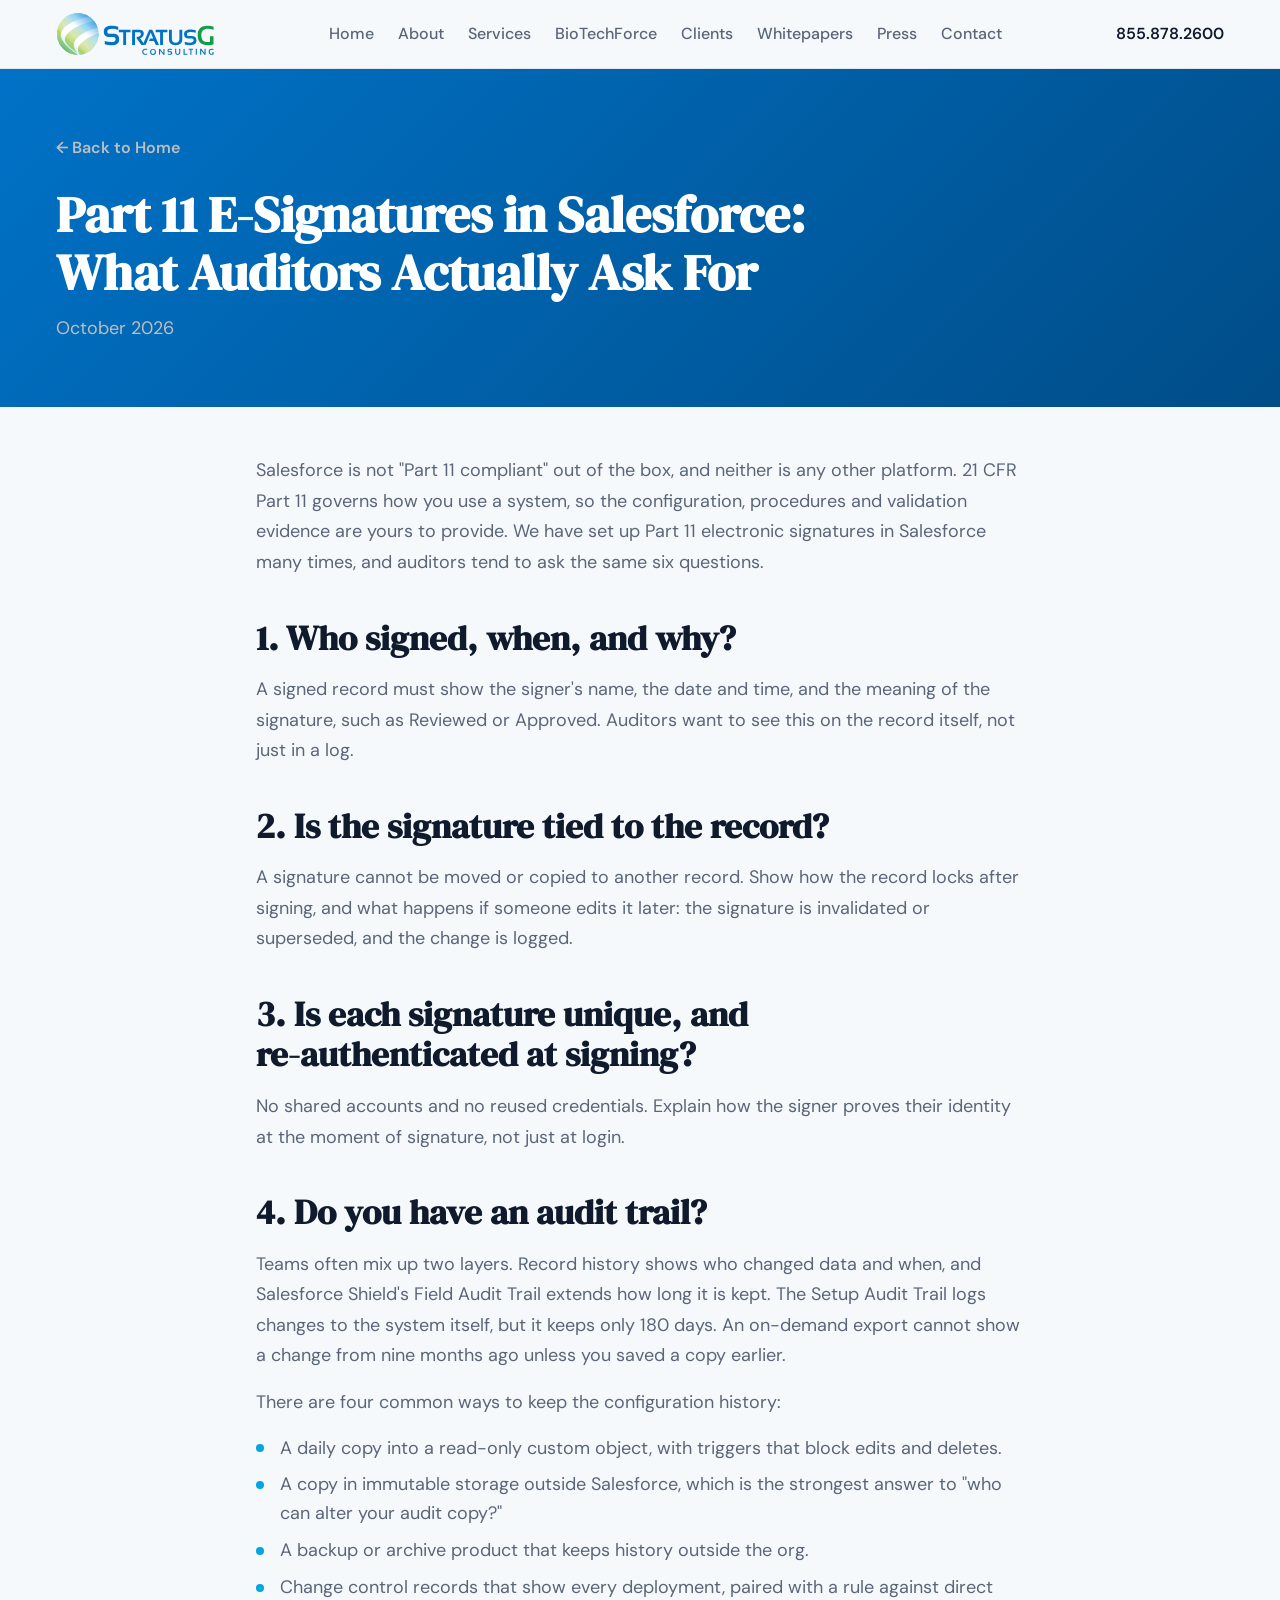
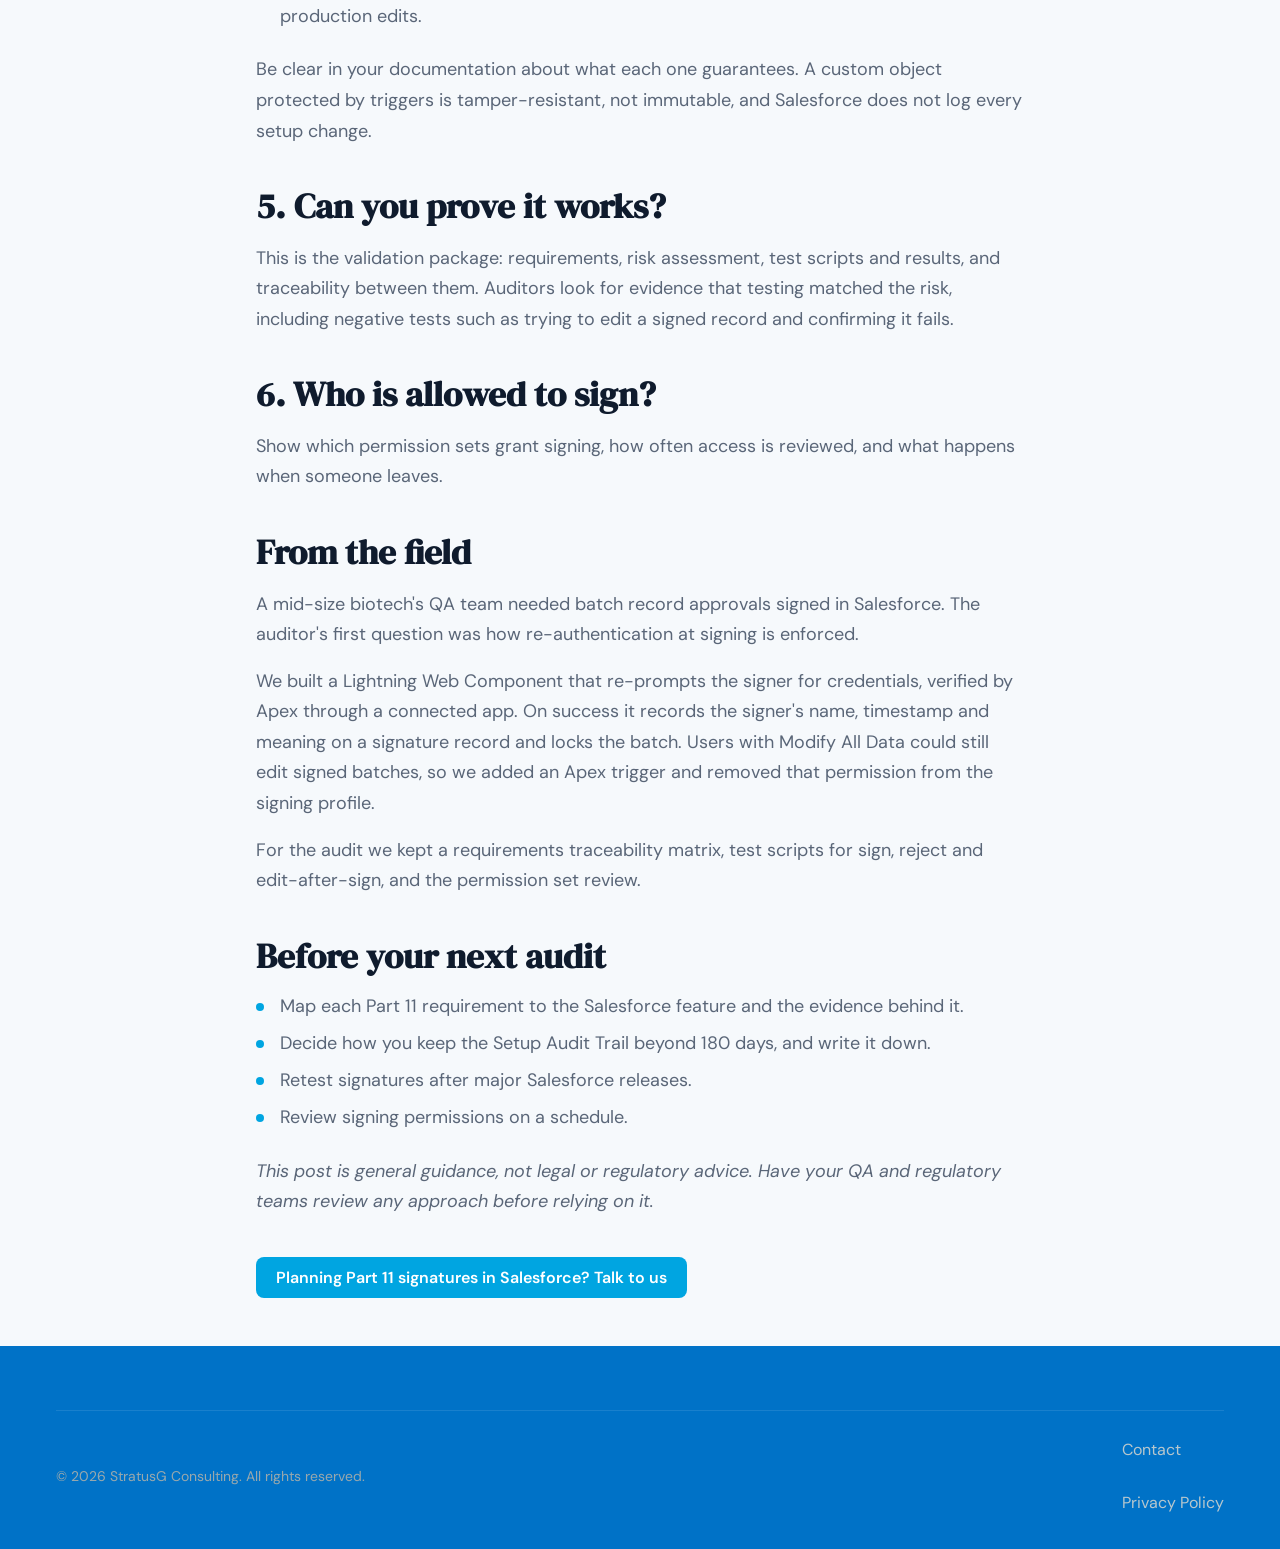
==== part-11-esignatures-salesforce.html @ 178ef3a8 "Add Part 11 e-signatures in Salesforce blog post" ====
<!DOCTYPE html>
<html lang="en">
<head>
<meta charset="UTF-8">
<meta name="viewport" content="width=device-width, initial-scale=1.0">
<title>Part 11 E-Signatures in Salesforce: What Auditors Actually Ask For | StratusG Consulting</title>
<meta name="description" content="The six questions auditors ask about 21 CFR Part 11 electronic signatures in Salesforce, including audit trail retention and re-authentication at signing.">
<meta name="robots" content="index, follow">
<link rel="canonical" href="https://stratusg.com/part-11-esignatures-salesforce.html">
<meta property="og:type" content="article">
<meta property="og:title" content="Part 11 E-Signatures in Salesforce: What Auditors Actually Ask For">
<meta property="og:description" content="The six questions auditors ask about 21 CFR Part 11 electronic signatures in Salesforce, and what a good answer looks like.">
<meta property="og:url" content="https://stratusg.com/part-11-esignatures-salesforce.html">
<script type="application/ld+json">
{
  "@context": "https://schema.org",
  "@type": "Article",
  "headline": "Part 11 E-Signatures in Salesforce: What Auditors Actually Ask For",
  "datePublished": "2026-10-23",
  "author": { "@type": "Organization", "name": "StratusG Consulting" },
  "publisher": { "@type": "Organization", "name": "StratusG Consulting" },
  "mainEntityOfPage": "https://stratusg.com/part-11-esignatures-salesforce.html"
}
</script>

<link rel="preconnect" href="https://fonts.googleapis.com">
<link rel="preconnect" href="https://fonts.gstatic.com" crossorigin>
<link href="https://fonts.googleapis.com/css2?family=DM+Sans:wght@300;400;500;600;700&family=DM+Serif+Display&display=swap" rel="stylesheet">

<link rel="stylesheet" href="./base.css">
<link rel="stylesheet" href="./style.css">
<!-- Apollo website tracker -->
<script>function initApollo(){var n=Math.random().toString(36).substring(7),o=document.createElement("script");
o.src="https://assets.apollo.io/micro/website-tracker/tracker.iife.js?nocache="+n,o.async=!0,o.defer=!0,
o.onload=function(){window.trackingFunctions.onLoad({appId:"66bcf4831e5bf001b2159219"})},
document.head.appendChild(o)}initApollo();</script>
</head>
<body>

<!-- ==================== HEADER ==================== -->
<header class="header">
  <div class="header__inner">
    <a href="./index.html" class="header__logo">
      <img src="./assets/stratusG-2.svg" alt="StratusG Consulting" class="header__logo-full">
    </a>
    <nav class="header__nav">
      <a href="./index.html#home">Home</a>
      <a href="./index.html#about">About</a>
      <a href="./index.html#services">Services</a>
      <a href="./index.html#biotechforce">BioTechForce</a>
      <a href="./index.html#clients">Clients</a>
      <a href="./index.html#whitepapers">Whitepapers</a>
      <a href="./index.html#press">Press</a>
      <a href="./index.html#contact">Contact</a>
    </nav>
    <div class="header__actions">
      <a href="#" class="header__phone" data-phone></a>
    </div>
  </div>
</header>

<main>
  <div class="page active">
    <section class="service-detail__hero">
      <div class="container">
        <a href="./index.html#home" class="back-link">&larr; Back to Home</a>
        <h1>Part 11 E-Signatures in Salesforce: What Auditors Actually Ask For</h1>
        <p>October 2026</p>
      </div>
    </section>

    <section class="service-detail__body">
      <div class="container container--narrow">
        <p>Salesforce is not "Part 11 compliant" out of the box, and neither is any other platform. 21 CFR Part 11 governs how you use a system, so the configuration, procedures and validation evidence are yours to provide. We have set up Part 11 electronic signatures in Salesforce many times, and auditors tend to ask the same six questions.</p>
        <h2>1. Who signed, when, and why?</h2>
        <p>A signed record must show the signer's name, the date and time, and the meaning of the signature, such as Reviewed or Approved. Auditors want to see this on the record itself, not just in a log.</p>
        <h2>2. Is the signature tied to the record?</h2>
        <p>A signature cannot be moved or copied to another record. Show how the record locks after signing, and what happens if someone edits it later: the signature is invalidated or superseded, and the change is logged.</p>
        <h2>3. Is each signature unique, and re-authenticated at signing?</h2>
        <p>No shared accounts and no reused credentials. Explain how the signer proves their identity at the moment of signature, not just at login.</p>
        <h2>4. Do you have an audit trail?</h2>
        <p>Teams often mix up two layers. Record history shows who changed data and when, and Salesforce Shield's Field Audit Trail extends how long it is kept. The Setup Audit Trail logs changes to the system itself, but it keeps only 180 days. An on-demand export cannot show a change from nine months ago unless you saved a copy earlier.</p>
        <p>There are four common ways to keep the configuration history:</p>
        <ul>
          <li>A daily copy into a read-only custom object, with triggers that block edits and deletes.</li>
          <li>A copy in immutable storage outside Salesforce, which is the strongest answer to "who can alter your audit copy?"</li>
          <li>A backup or archive product that keeps history outside the org.</li>
          <li>Change control records that show every deployment, paired with a rule against direct production edits.</li>
        </ul>
        <p>Be clear in your documentation about what each one guarantees. A custom object protected by triggers is tamper-resistant, not immutable, and Salesforce does not log every setup change.</p>
        <h2>5. Can you prove it works?</h2>
        <p>This is the validation package: requirements, risk assessment, test scripts and results, and traceability between them. Auditors look for evidence that testing matched the risk, including negative tests such as trying to edit a signed record and confirming it fails.</p>
        <h2>6. Who is allowed to sign?</h2>
        <p>Show which permission sets grant signing, how often access is reviewed, and what happens when someone leaves.</p>
        <h2>From the field</h2>
        <p>A mid-size biotech's QA team needed batch record approvals signed in Salesforce. The auditor's first question was how re-authentication at signing is enforced.</p>
        <p>We built a Lightning Web Component that re-prompts the signer for credentials, verified by Apex through a connected app. On success it records the signer's name, timestamp and meaning on a signature record and locks the batch. Users with Modify All Data could still edit signed batches, so we added an Apex trigger and removed that permission from the signing profile.</p>
        <p>For the audit we kept a requirements traceability matrix, test scripts for sign, reject and edit-after-sign, and the permission set review.</p>
        <h2>Before your next audit</h2>
        <ul>
          <li>Map each Part 11 requirement to the Salesforce feature and the evidence behind it.</li>
          <li>Decide how you keep the Setup Audit Trail beyond 180 days, and write it down.</li>
          <li>Retest signatures after major Salesforce releases.</li>
          <li>Review signing permissions on a schedule.</li>
        </ul>
        <p><em>This post is general guidance, not legal or regulatory advice. Have your QA and regulatory teams review any approach before relying on it.</em></p>

        <a href="./index.html#contact" class="btn btn--primary" style="margin-top:var(--space-6)">Planning Part 11 signatures in Salesforce? Talk to us</a>
      </div>
    </section>
  </div>
</main>

<!-- ==================== FOOTER ==================== -->
<footer class="footer">
  <div class="container">
    <div class="footer__bottom">
      <span class="footer__copyright">&copy; 2026 StratusG Consulting. All rights reserved.</span>
      <ul class="footer__links" style="display:flex;gap:1.5rem;list-style:none;padding:0;margin:0;">
        <li><a href="./index.html#contact">Contact</a></li>
        <li><a href="./privacy-policy.html">Privacy Policy</a></li>
      </ul>
    </div>
  </div>
</footer>

<script>
(function() {
  var p = ['8','5','5','.','8','7','8','.','2','6','0','0'];
  var n = p.join('');
  var t = 'tel:' + n.replace(/\./g, '');
  document.querySelectorAll('[data-phone]').forEach(function(el) {
    el.href = t;
    el.textContent = n;
  });
})();
</script>
</body>
</html>
---- base.css ----
/* base.css */
*, *::before, *::after { box-sizing: border-box; margin: 0; padding: 0; }

html {
  -moz-text-size-adjust: none;
  -webkit-text-size-adjust: none;
  text-size-adjust: none;
  -webkit-font-smoothing: antialiased;
  -moz-osx-font-smoothing: grayscale;
  text-rendering: optimizeLegibility;
  scroll-behavior: smooth;
  hanging-punctuation: first last;
  scroll-padding-top: var(--space-16);
}

body {
  min-height: 100dvh;
  line-height: 1.6;
  font-family: var(--font-body, sans-serif);
  font-size: var(--text-base);
  color: var(--color-text);
  background-color: var(--color-bg);
}

img, picture, video, canvas, svg { display: block; max-width: 100%; height: auto; }
ul[role="list"], ol[role="list"] { list-style: none; }
input, button, textarea, select { font: inherit; color: inherit; }

h1, h2, h3, h4, h5, h6 { text-wrap: balance; line-height: 1.15; }
p, li, figcaption { text-wrap: pretty; max-width: 72ch; }

::selection {
  background: oklch(from var(--color-primary) l c h / 0.25);
  color: var(--color-text);
}

:focus-visible {
  outline: 2px solid var(--color-primary);
  outline-offset: 3px;
  border-radius: var(--radius-sm);
}

@media (prefers-reduced-motion: reduce) {
  *, *::before, *::after {
    animation-duration: 0.01ms !important;
    animation-iteration-count: 1 !important;
    transition-duration: 0.01ms !important;
    scroll-behavior: auto !important;
  }
}

button { cursor: pointer; background: none; border: none; }
table { border-collapse: collapse; width: 100%; }

a, button, [role="button"], [role="link"], input, textarea, select {
  transition: color var(--transition-interactive),
              background var(--transition-interactive),
              border-color var(--transition-interactive),
              box-shadow var(--transition-interactive);
}

.sr-only {
  position: absolute; width: 1px; height: 1px; padding: 0; margin: -1px;
  overflow: hidden; clip: rect(0, 0, 0, 0); white-space: nowrap; border-width: 0;
}
---- style.css ----
/* StratusG Design Tokens & Styles */

:root {
  /* Type Scale */
  --text-xs:   clamp(0.75rem,  0.7rem  + 0.25vw, 0.875rem);
  --text-sm:   clamp(0.875rem, 0.8rem  + 0.35vw, 1rem);
  --text-base: clamp(1rem,     0.95rem + 0.25vw, 1.125rem);
  --text-lg:   clamp(1.125rem, 1rem    + 0.75vw, 1.5rem);
  --text-xl:   clamp(1.5rem,   1.2rem  + 1.25vw, 2.25rem);
  --text-2xl:  clamp(2rem,     1.2rem  + 2.5vw,  3.5rem);
  --text-3xl:  clamp(2.5rem,   1rem    + 4vw,    5rem);

  /* Spacing */
  --space-1:  0.25rem;
  --space-2:  0.5rem;
  --space-3:  0.75rem;
  --space-4:  1rem;
  --space-5:  1.25rem;
  --space-6:  1.5rem;
  --space-8:  2rem;
  --space-10: 2.5rem;
  --space-12: 3rem;
  --space-16: 4rem;
  --space-20: 5rem;
  --space-24: 6rem;
  --space-32: 8rem;

  /* Fonts */
  --font-display: 'DM Serif Display', Georgia, serif;
  --font-body: 'DM Sans', 'Helvetica Neue', sans-serif;

  /* Radius */
  --radius-sm: 0.375rem;
  --radius-md: 0.5rem;
  --radius-lg: 0.75rem;
  --radius-xl: 1rem;
  --radius-full: 9999px;

  /* Transitions */
  --transition-interactive: 180ms cubic-bezier(0.16, 1, 0.3, 1);
  --ease-out: cubic-bezier(0.16, 1, 0.3, 1);

  /* Content widths */
  --content-narrow: 640px;
  --content-default: 960px;
  --content-wide: 1200px;
}

/* LIGHT MODE (default) */
:root, [data-theme="light"] {
  /* Navy Corporate Palette */
  --color-bg:             #f6f9fc;
  --color-surface:        #ffffff;
  --color-surface-2:      #eef3f9;
  --color-surface-offset: #e4ecf4;
  --color-divider:        #d5dbe3;
  --color-border:         #c8d0da;

  --color-text:           #0f1b2d;
  --color-text-muted:     #5a6678;
  --color-text-faint:     #9aa5b4;
  --color-text-inverse:   #f8f9fb;

  /* StratusG Blue (from logo globe) */
  --color-primary:        #0072C7;
  --color-primary-hover:  #005fa6;
  --color-primary-active: #004d88;

  /* StratusG Cyan (from logo globe highlights) */
  --color-accent:         #00A5E1;
  --color-accent-hover:   #008fc4;
  --color-accent-active:  #007aaa;

  /* StratusG Green (from logo swoosh) */
  --color-success:        #139C49;
  --color-success-hover:  #0f7d3a;

  --shadow-sm: 0 1px 2px oklch(0.2 0.01 240 / 0.06);
  --shadow-md: 0 4px 12px oklch(0.2 0.01 240 / 0.08);
  --shadow-lg: 0 12px 32px oklch(0.2 0.01 240 / 0.12);
}

/* DARK MODE */
[data-theme="dark"] {
  --color-bg:             #0c1420;
  --color-surface:        #111b2b;
  --color-surface-2:      #162236;
  --color-surface-offset: #1a2840;
  --color-divider:        #1e2f4a;
  --color-border:         #2a3d5a;

  --color-text:           #d4dce8;
  --color-text-muted:     #8494aa;
  --color-text-faint:     #5a6b82;
  --color-text-inverse:   #0f1b2d;

  --color-primary:        #3aabef;
  --color-primary-hover:  #5bbdf5;
  --color-primary-active: #2899dc;

  --color-accent:         #4dd0f5;
  --color-accent-hover:   #6edcf9;
  --color-accent-active:  #35c0e8;

  --color-success:        #3fc06a;
  --color-success-hover:  #2eaa56;

  --shadow-sm: 0 1px 2px oklch(0 0 0 / 0.2);
  --shadow-md: 0 4px 12px oklch(0 0 0 / 0.3);
  --shadow-lg: 0 12px 32px oklch(0 0 0 / 0.4);
}

@media (prefers-color-scheme: dark) {
  :root:not([data-theme]) {
    --color-bg:             #0c1420;
    --color-surface:        #111b2b;
    --color-surface-2:      #162236;
    --color-surface-offset: #1a2840;
    --color-divider:        #1e2f4a;
    --color-border:         #2a3d5a;
    --color-text:           #d4dce8;
    --color-text-muted:     #8494aa;
    --color-text-faint:     #5a6b82;
    --color-text-inverse:   #0f1b2d;
    --color-primary:        #3aabef;
    --color-primary-hover:  #5bbdf5;
    --color-primary-active: #2899dc;
    --color-accent:         #4dd0f5;
    --color-accent-hover:   #6edcf9;
    --color-accent-active:  #35c0e8;
    --color-success:        #3fc06a;
    --color-success-hover:  #2eaa56;
    --shadow-sm: 0 1px 2px oklch(0 0 0 / 0.2);
    --shadow-md: 0 4px 12px oklch(0 0 0 / 0.3);
    --shadow-lg: 0 12px 32px oklch(0 0 0 / 0.4);
  }
}

/* ====================== GLOBAL LAYOUT ====================== */
.container {
  max-width: var(--content-wide);
  margin-inline: auto;
  padding-inline: var(--space-4);
}

.container--narrow {
  max-width: var(--content-default);
}

/* ====================== HEADER ====================== */
.header {
  position: sticky;
  top: 0;
  z-index: 50;
  background: oklch(from var(--color-bg) l c h / 0.92);
  backdrop-filter: blur(16px);
  border-bottom: 1px solid oklch(from var(--color-text) l c h / 0.08);
  transition: transform 0.3s var(--ease-out), box-shadow 0.3s var(--ease-out);
}

.header__inner {
  display: flex;
  align-items: center;
  justify-content: space-between;
  padding: var(--space-3) var(--space-4);
  max-width: var(--content-wide);
  margin-inline: auto;
}

.header__logo {
  display: flex;
  align-items: center;
  gap: var(--space-3);
  text-decoration: none;
  color: var(--color-text);
}

.header__logo-full {
  height: 44px;
  width: auto;
  flex-shrink: 0;
}

.footer__logo-full {
  height: 36px;
  width: auto;
  flex-shrink: 0;
  filter: brightness(0) invert(1);
  opacity: 0.9;
}

.header__logo-text {
  font-family: var(--font-body);
  font-weight: 700;
  font-size: var(--text-lg);
  letter-spacing: -0.02em;
}

.header__logo-text span {
  color: var(--color-accent);
}

.header__tagline {
  font-size: var(--text-xs);
  color: var(--color-text-muted);
  letter-spacing: 0.08em;
  text-transform: uppercase;
  display: none;
}

@media (min-width: 768px) {
  .header__tagline { display: block; }
}

.header__nav {
  display: none;
  align-items: center;
  gap: var(--space-6);
}

@media (min-width: 1024px) {
  .header__nav { display: flex; }
}

.header__nav a {
  font-size: var(--text-sm);
  color: var(--color-text-muted);
  text-decoration: none;
  font-weight: 500;
  transition: color var(--transition-interactive);
}

.header__nav a:hover {
  color: var(--color-text);
}

.header__nav a.active {
  color: var(--color-accent);
}

.header__actions {
  display: flex;
  align-items: center;
  gap: var(--space-3);
}

.header__phone {
  display: none;
  font-size: var(--text-sm);
  font-weight: 600;
  color: var(--color-text);
  text-decoration: none;
}

@media (min-width: 768px) {
  .header__phone { display: block; }
}

.btn {
  display: inline-flex;
  align-items: center;
  justify-content: center;
  gap: var(--space-2);
  padding: var(--space-2) var(--space-5);
  font-size: var(--text-sm);
  font-weight: 600;
  border-radius: var(--radius-md);
  text-decoration: none;
  cursor: pointer;
  transition: background var(--transition-interactive),
              color var(--transition-interactive),
              box-shadow var(--transition-interactive),
              transform var(--transition-interactive);
}

.btn:hover { transform: translateY(-1px); }
.btn:active { transform: translateY(0); }

.btn--primary {
  background: var(--color-accent);
  color: #fff;
}

.btn--primary:hover {
  background: var(--color-accent-hover);
  box-shadow: var(--shadow-md);
}

.btn--secondary {
  background: var(--color-surface);
  color: var(--color-text);
  border: 1px solid var(--color-border);
}

.btn--secondary:hover {
  background: var(--color-surface-2);
  box-shadow: var(--shadow-sm);
}

.btn--lg {
  padding: var(--space-3) var(--space-8);
  font-size: var(--text-base);
}

.btn--dark {
  background: var(--color-primary);
  color: #fff;
}

.btn--dark:hover {
  background: var(--color-primary-hover);
  box-shadow: var(--shadow-md);
}

/* Mobile Menu Button */
.mobile-menu-btn {
  display: flex;
  align-items: center;
  justify-content: center;
  width: 44px;
  height: 44px;
  color: var(--color-text);
}

@media (min-width: 1024px) {
  .mobile-menu-btn { display: none; }
}

/* Mobile Nav */
.mobile-nav {
  display: none;
  position: fixed;
  top: 0;
  left: 0;
  right: 0;
  bottom: 0;
  z-index: 100;
  background: var(--color-bg);
  padding: var(--space-16) var(--space-6);
  flex-direction: column;
  gap: var(--space-4);
}

.mobile-nav.open { display: flex; }

.mobile-nav a {
  font-size: var(--text-xl);
  font-family: var(--font-display);
  color: var(--color-text);
  text-decoration: none;
  padding: var(--space-3) 0;
  border-bottom: 1px solid var(--color-divider);
}

.mobile-nav__close {
  position: absolute;
  top: var(--space-4);
  right: var(--space-4);
  width: 44px;
  height: 44px;
  display: flex;
  align-items: center;
  justify-content: center;
  color: var(--color-text);
}

/* Theme Toggle */
.theme-toggle {
  width: 44px;
  height: 44px;
  display: flex;
  align-items: center;
  justify-content: center;
  color: var(--color-text-muted);
  border-radius: var(--radius-md);
}

.theme-toggle:hover {
  color: var(--color-text);
  background: var(--color-surface-2);
}

/* ====================== HERO ====================== */
.hero {
  position: relative;
  min-height: 80vh;
  display: flex;
  align-items: center;
  overflow: hidden;
}

.hero__bg {
  position: absolute;
  inset: 0;
  z-index: 0;
}

.hero__bg img {
  width: 100%;
  height: 100%;
  object-fit: cover;
}

.hero__bg::after {
  content: '';
  position: absolute;
  inset: 0;
  background: linear-gradient(
    135deg,
    oklch(0.18 0.08 240 / 0.90) 0%,
    oklch(0.22 0.08 240 / 0.72) 50%,
    oklch(0.16 0.06 240 / 0.85) 100%
  );
}

.hero__content {
  position: relative;
  z-index: 1;
  max-width: var(--content-wide);
  margin-inline: auto;
  padding: var(--space-20) var(--space-4);
}

.hero__label {
  display: inline-block;
  font-size: var(--text-xs);
  font-weight: 600;
  letter-spacing: 0.12em;
  text-transform: uppercase;
  color: var(--color-accent);
  margin-bottom: var(--space-4);
  opacity: 0.9;
}

[data-theme="dark"] .hero__label {
  color: var(--color-accent);
}

.hero__title {
  font-family: var(--font-display);
  font-size: var(--text-3xl);
  font-weight: 400;
  color: #fff;
  max-width: 16ch;
  margin-bottom: var(--space-6);
  line-height: 1.1;
}

.hero__desc {
  font-size: var(--text-base);
  color: oklch(0.85 0 0);
  max-width: 52ch;
  line-height: 1.7;
  margin-bottom: var(--space-8);
}

.hero__actions {
  display: flex;
  flex-wrap: wrap;
  gap: var(--space-4);
}

.hero__stats {
  display: flex;
  flex-wrap: wrap;
  gap: var(--space-10);
  margin-top: var(--space-12);
  padding-top: var(--space-8);
  border-top: 1px solid oklch(1 0 0 / 0.12);
}

.hero__stat-number {
  font-family: var(--font-display);
  font-size: var(--text-xl);
  color: #fff;
}

.hero__stat-label {
  font-size: var(--text-xs);
  color: oklch(0.7 0 0);
  text-transform: uppercase;
  letter-spacing: 0.08em;
  margin-top: var(--space-1);
}

/* ====================== SECTIONS ====================== */
.section {
  padding: clamp(var(--space-12), 8vw, var(--space-24)) 0;
}

.section--alt {
  background: var(--color-surface-2);
}

.section--dark {
  background: var(--color-primary);
  color: #fff;
}

.section__label {
  font-size: var(--text-xs);
  font-weight: 600;
  letter-spacing: 0.12em;
  text-transform: uppercase;
  color: var(--color-accent);
  margin-bottom: var(--space-3);
}

.section__title {
  font-family: var(--font-display);
  font-size: var(--text-2xl);
  color: var(--color-text);
  margin-bottom: var(--space-4);
}

.section--dark .section__title {
  color: #fff;
}

.section__desc {
  font-size: var(--text-base);
  color: var(--color-text-muted);
  max-width: 60ch;
  line-height: 1.7;
}

.section--dark .section__desc {
  color: oklch(0.8 0 0);
}

/* ====================== SERVICES GRID ====================== */
.services-grid {
  display: grid;
  grid-template-columns: 1fr;
  gap: var(--space-6);
  margin-top: var(--space-10);
}

@media (min-width: 768px) {
  .services-grid {
    grid-template-columns: repeat(2, 1fr);
  }
}

@media (min-width: 1024px) {
  .services-grid {
    grid-template-columns: repeat(3, 1fr);
  }
}

.service-card {
  background: var(--color-surface);
  border-radius: var(--radius-lg);
  padding: var(--space-8);
  border: 1px solid oklch(from var(--color-text) l c h / 0.06);
  transition: box-shadow var(--transition-interactive),
              transform var(--transition-interactive),
              border-color var(--transition-interactive);
  cursor: pointer;
  text-decoration: none;
  color: var(--color-text);
  display: block;
}

.service-card:hover {
  box-shadow: var(--shadow-md);
  transform: translateY(-2px);
  border-color: oklch(from var(--color-accent) l c h / 0.3);
}

.service-card:active {
  transform: translateY(0);
}

.service-card__icon {
  width: 48px;
  height: 48px;
  color: var(--color-accent);
  margin-bottom: var(--space-5);
}

.service-card__title {
  font-family: var(--font-display);
  font-size: var(--text-lg);
  margin-bottom: var(--space-3);
}

.service-card__desc {
  font-size: var(--text-sm);
  color: var(--color-text-muted);
  line-height: 1.6;
}

.service-card__link {
  display: inline-flex;
  align-items: center;
  gap: var(--space-2);
  font-size: var(--text-sm);
  font-weight: 600;
  color: var(--color-accent);
  margin-top: var(--space-4);
}

/* ====================== ABOUT ROW ====================== */
.about-row {
  display: grid;
  grid-template-columns: 1fr;
  gap: var(--space-10);
  align-items: center;
}

@media (min-width: 768px) {
  .about-row {
    grid-template-columns: 1fr 1fr;
  }
}

.about-row__img {
  border-radius: var(--radius-lg);
  overflow: hidden;
}

.about-row__img img {
  width: 100%;
  height: 100%;
  object-fit: cover;
  aspect-ratio: 4/3;
}

.about-row__content h2 {
  font-family: var(--font-display);
  font-size: var(--text-2xl);
  margin-bottom: var(--space-4);
}

.about-row__content p {
  color: var(--color-text-muted);
  line-height: 1.7;
  margin-bottom: var(--space-4);
}

.about-values {
  display: grid;
  grid-template-columns: repeat(3, 1fr);
  gap: var(--space-4);
  margin-top: var(--space-6);
}

.about-value {
  text-align: center;
  padding: var(--space-4) var(--space-2);
}

.about-value__number {
  font-family: var(--font-display);
  font-size: var(--text-xl);
  color: var(--color-accent);
}

.about-value__text {
  font-size: var(--text-xs);
  color: var(--color-text-muted);
  text-transform: uppercase;
  letter-spacing: 0.06em;
  margin-top: var(--space-1);
}

/* ====================== INDUSTRIES ====================== */
.industries-grid {
  display: grid;
  grid-template-columns: repeat(2, 1fr);
  gap: var(--space-4);
  margin-top: var(--space-8);
}

@media (min-width: 768px) {
  .industries-grid { grid-template-columns: repeat(4, 1fr); }
}

.industry-item {
  display: flex;
  align-items: center;
  gap: var(--space-3);
  padding: var(--space-4);
  background: var(--color-surface);
  border-radius: var(--radius-md);
  border: 1px solid oklch(from var(--color-text) l c h / 0.06);
}

.industry-item__icon {
  width: 36px;
  height: 36px;
  color: var(--color-accent);
  flex-shrink: 0;
}

.industry-item__text {
  font-size: var(--text-sm);
  font-weight: 500;
}

/* ====================== TESTIMONIAL ====================== */
.testimonial {
  position: relative;
  padding: var(--space-16) var(--space-4);
  text-align: center;
  background: var(--color-primary);
}

.testimonial__quote {
  font-family: var(--font-display);
  font-size: var(--text-xl);
  color: #fff;
  max-width: 50ch;
  margin: 0 auto var(--space-6);
  line-height: 1.4;
}

.testimonial__author {
  font-size: var(--text-sm);
  color: oklch(0.7 0 0);
}

/* ====================== CLIENTS ====================== */
.clients-section { padding: clamp(var(--space-12), 8vw, var(--space-24)) 0; }

.clients-category {
  margin-bottom: var(--space-10);
}

.clients-category__title {
  font-family: var(--font-display);
  font-size: var(--text-lg);
  margin-bottom: var(--space-4);
  padding-bottom: var(--space-3);
  border-bottom: 2px solid var(--color-accent);
  display: inline-block;
}

.clients-list {
  display: flex;
  flex-wrap: wrap;
  gap: var(--space-2);
}

.client-tag {
  font-size: var(--text-xs);
  padding: var(--space-1) var(--space-3);
  background: var(--color-surface-2);
  border-radius: var(--radius-full);
  color: var(--color-text-muted);
  white-space: nowrap;
}

/* ====================== CTA BANNER ====================== */
.cta-banner {
  background: linear-gradient(135deg, var(--color-primary) 0%, #004d88 100%);
  padding: var(--space-16) var(--space-4);
  text-align: center;
}

.cta-banner h2 {
  font-family: var(--font-display);
  font-size: var(--text-2xl);
  color: #fff;
  margin-bottom: var(--space-4);
}

.cta-banner p {
  font-size: var(--text-base);
  color: oklch(0.8 0 0);
  max-width: 50ch;
  margin: 0 auto var(--space-8);
}

/* ====================== CONTACT ====================== */
.contact-grid {
  display: grid;
  grid-template-columns: 1fr;
  gap: var(--space-10);
}

@media (min-width: 768px) {
  .contact-grid { grid-template-columns: 1fr 1fr; }
}

.contact-info { display: flex; flex-direction: column; gap: var(--space-6); }

.contact-info__item {
  display: flex;
  gap: var(--space-4);
}

.contact-info__icon {
  width: 24px;
  height: 24px;
  color: var(--color-accent);
  flex-shrink: 0;
  margin-top: var(--space-1);
}

.contact-info__label {
  font-size: var(--text-xs);
  color: var(--color-text-muted);
  text-transform: uppercase;
  letter-spacing: 0.06em;
  margin-bottom: var(--space-1);
}

.contact-info__value {
  font-size: var(--text-base);
  color: var(--color-text);
}

.contact-info__value a {
  color: var(--color-text);
  text-decoration: none;
}

.contact-info__value a:hover {
  color: var(--color-accent);
}

.contact-form {
  background: var(--color-surface);
  border-radius: var(--radius-lg);
  padding: var(--space-8);
  border: 1px solid oklch(from var(--color-text) l c h / 0.06);
}

.contact-form h3 {
  font-family: var(--font-display);
  font-size: var(--text-lg);
  margin-bottom: var(--space-6);
}

.form-group {
  margin-bottom: var(--space-4);
}

.form-group label {
  display: block;
  font-size: var(--text-sm);
  font-weight: 500;
  margin-bottom: var(--space-2);
  color: var(--color-text);
}

.form-group input,
.form-group textarea {
  width: 100%;
  padding: var(--space-3) var(--space-4);
  background: var(--color-bg);
  border: 1px solid var(--color-border);
  border-radius: var(--radius-md);
  font-size: var(--text-base);
  transition: border-color var(--transition-interactive),
              box-shadow var(--transition-interactive);
}

.form-group input:focus,
.form-group textarea:focus {
  outline: none;
  border-color: var(--color-accent);
  box-shadow: 0 0 0 3px oklch(from var(--color-accent) l c h / 0.12);
}

.form-row {
  display: grid;
  grid-template-columns: 1fr 1fr;
  gap: var(--space-4);
}

@media (max-width: 480px) {
  .form-row { grid-template-columns: 1fr; }
}

/* ====================== SERVICE DETAIL ====================== */
.service-detail {
  display: none;
}

.service-detail.active {
  display: block;
}

.service-detail__hero {
  position: relative;
  padding: var(--space-16) 0;
  overflow: hidden;
}

.service-detail__hero::before {
  content: '';
  position: absolute;
  inset: 0;
  background: linear-gradient(135deg, var(--color-primary) 0%, #004d88 100%);
  z-index: 0;
}

.service-detail__hero .container {
  position: relative;
  z-index: 1;
}

.service-detail__hero h1 {
  font-family: var(--font-display);
  font-size: var(--text-2xl);
  color: #fff;
  margin-bottom: var(--space-3);
}

.service-detail__hero p {
  font-size: var(--text-base);
  color: oklch(0.8 0 0);
  max-width: 60ch;
}

.service-detail__body {
  padding: var(--space-12) 0;
}

.service-detail__body .container--narrow {
  max-width: 800px;
}

.service-detail__body h2 {
  font-family: var(--font-display);
  font-size: var(--text-xl);
  margin-top: var(--space-10);
  margin-bottom: var(--space-4);
}

.service-detail__body h3 {
  font-size: var(--text-lg);
  font-weight: 600;
  margin-top: var(--space-8);
  margin-bottom: var(--space-3);
  color: var(--color-accent);
}

.service-detail__body p {
  color: var(--color-text-muted);
  line-height: 1.7;
  margin-bottom: var(--space-4);
}

.service-detail__body ul {
  list-style: none;
  padding: 0;
  margin-bottom: var(--space-6);
}

.service-detail__body li {
  position: relative;
  padding-left: var(--space-6);
  margin-bottom: var(--space-2);
  color: var(--color-text-muted);
  line-height: 1.6;
}

.service-detail__body li::before {
  content: '';
  position: absolute;
  left: 0;
  top: 0.6em;
  width: 8px;
  height: 8px;
  background: var(--color-accent);
  border-radius: var(--radius-full);
}

.back-link {
  display: inline-flex;
  align-items: center;
  gap: var(--space-2);
  font-size: var(--text-sm);
  font-weight: 600;
  color: oklch(0.8 0 0);
  text-decoration: none;
  margin-bottom: var(--space-6);
  transition: color var(--transition-interactive);
}

.back-link:hover { color: #fff; }

/* ====================== FOOTER ====================== */
.footer {
  background: var(--color-primary);
  color: oklch(0.9 0 0);
  padding: var(--space-16) 0 var(--space-8);
}

.footer__grid {
  display: grid;
  grid-template-columns: 1fr;
  gap: var(--space-10);
  margin-bottom: var(--space-12);
}

@media (min-width: 768px) {
  .footer__grid { grid-template-columns: 2fr 1fr 1fr 1fr; }
}

.footer__brand-desc {
  font-size: var(--text-sm);
  color: oklch(0.82 0.02 220);
  margin-top: var(--space-4);
  max-width: 30ch;
  line-height: 1.6;
}

.footer h4 {
  font-size: var(--text-sm);
  font-weight: 600;
  color: #fff;
  text-transform: uppercase;
  letter-spacing: 0.08em;
  margin-bottom: var(--space-4);
}

.footer__links {
  list-style: none;
  display: flex;
  flex-direction: column;
  gap: var(--space-2);
}

.footer__links a {
  font-size: var(--text-sm);
  color: oklch(0.82 0.02 220);
  text-decoration: none;
  transition: color var(--transition-interactive);
}

.footer__links a:hover { color: #fff; }

.footer__bottom {
  padding-top: var(--space-6);
  border-top: 1px solid oklch(1 0 0 / 0.1);
  display: flex;
  flex-wrap: wrap;
  justify-content: space-between;
  align-items: center;
  gap: var(--space-4);
}

.footer__copyright {
  font-size: var(--text-xs);
  color: oklch(0.72 0.02 220);
}



.footer__social {
  display: flex;
  gap: var(--space-4);
}

.footer__social a {
  width: 40px;
  height: 40px;
  display: flex;
  align-items: center;
  justify-content: center;
  color: oklch(0.82 0.02 220);
  border: 1px solid oklch(1 0 0 / 0.15);
  border-radius: var(--radius-md);
  text-decoration: none;
  transition: color var(--transition-interactive), background var(--transition-interactive);
}

.footer__social a:hover {
  color: #fff;
  background: oklch(1 0 0 / 0.1);
}

/* ====================== WHITEPAPERS ====================== */
.whitepapers-grid {
  display: grid;
  grid-template-columns: 1fr;
  gap: var(--space-8);
}

@media (min-width: 768px) {
  .whitepapers-grid { grid-template-columns: repeat(3, 1fr); }
}

.whitepaper-card {
  background: var(--color-surface);
  border: 1px solid var(--color-border);
  border-radius: var(--radius-lg);
  padding: var(--space-8);
  display: flex;
  flex-direction: column;
  transition: box-shadow var(--transition-interactive), border-color var(--transition-interactive);
}

.whitepaper-card:hover {
  box-shadow: var(--shadow-md);
  border-color: var(--color-accent);
}

.whitepaper-card__icon {
  color: var(--color-accent);
  margin-bottom: var(--space-6);
}

.whitepaper-card__title {
  font-family: var(--font-display);
  font-size: var(--text-lg);
  color: var(--color-text);
  margin-bottom: var(--space-3);
}

.whitepaper-card__desc {
  font-size: var(--text-sm);
  color: var(--color-text-muted);
  line-height: 1.6;
  margin-bottom: var(--space-6);
  flex: 1;
}

.whitepaper-card__btn {
  align-self: flex-start;
}

/* Press Cards */
.press-grid {
  display: grid;
  grid-template-columns: 1fr;
  gap: var(--space-8);
}

@media (min-width: 768px) {
  .press-grid { grid-template-columns: repeat(2, 1fr); }
}

.press-card {
  background: var(--color-surface);
  border: 1px solid var(--color-border);
  border-radius: var(--radius-lg);
  padding: var(--space-8);
  display: flex;
  flex-direction: column;
  transition: box-shadow var(--transition-interactive), border-color var(--transition-interactive);
}

.press-card:hover {
  box-shadow: var(--shadow-md);
  border-color: var(--color-primary);
}

.press-card__badge {
  color: var(--color-primary);
  margin-bottom: var(--space-4);
}

.press-card__pub {
  font-size: var(--text-xs);
  font-weight: 600;
  text-transform: uppercase;
  letter-spacing: 0.08em;
  color: var(--color-primary);
  margin-bottom: var(--space-3);
  display: block;
}

.press-card__title {
  font-family: var(--font-display);
  font-size: var(--text-lg);
  color: var(--color-text);
  margin-bottom: var(--space-3);
}

.press-card__desc {
  font-size: var(--text-sm);
  color: var(--color-text-muted);
  line-height: 1.6;
  margin-bottom: var(--space-6);
  flex: 1;
}

.press-card__btn {
  align-self: flex-start;
  display: inline-flex;
  align-items: center;
}

/* Whitepaper Modal */
.wp-modal-overlay {
  position: fixed;
  inset: 0;
  background: oklch(0.1 0 0 / 0.6);
  backdrop-filter: blur(4px);
  display: flex;
  align-items: center;
  justify-content: center;
  z-index: 1000;
  opacity: 0;
  pointer-events: none;
  transition: opacity 250ms ease;
  padding: var(--space-4);
}

.wp-modal-overlay.open {
  opacity: 1;
  pointer-events: auto;
}

.wp-modal {
  background: var(--color-surface);
  border-radius: var(--radius-xl);
  padding: var(--space-10);
  width: 100%;
  max-width: 520px;
  position: relative;
  box-shadow: var(--shadow-lg);
  transform: translateY(12px);
  transition: transform 250ms ease;
}

.wp-modal-overlay.open .wp-modal {
  transform: translateY(0);
}

.wp-modal__close {
  position: absolute;
  top: var(--space-4);
  right: var(--space-4);
  background: none;
  border: none;
  color: var(--color-text-muted);
  cursor: pointer;
  padding: var(--space-2);
  border-radius: var(--radius-sm);
  transition: color var(--transition-interactive);
}

.wp-modal__close:hover {
  color: var(--color-text);
}

.wp-modal__title {
  font-family: var(--font-display);
  font-size: var(--text-lg);
  color: var(--color-text);
  margin-bottom: var(--space-2);
  padding-right: var(--space-8);
}

.wp-modal__desc {
  font-size: var(--text-sm);
  color: var(--color-text-muted);
  margin-bottom: var(--space-6);
}

.wp-form-grid {
  display: grid;
  grid-template-columns: 1fr 1fr;
  gap: var(--space-4);
}

@media (max-width: 480px) {
  .wp-form-grid { grid-template-columns: 1fr; }
}

.wp-form-field label {
  display: block;
  font-size: var(--text-sm);
  font-weight: 500;
  color: var(--color-text);
  margin-bottom: var(--space-1);
}

.wp-form-field label .required {
  color: #e74c3c;
}

.wp-form-field input {
  width: 100%;
  padding: var(--space-2) var(--space-3);
  border: 1px solid var(--color-border);
  border-radius: var(--radius-sm);
  background: var(--color-bg);
  color: var(--color-text);
  font-size: var(--text-sm);
  font-family: var(--font-body);
  transition: border-color var(--transition-interactive);
}

.wp-form-field input:focus {
  outline: none;
  border-color: var(--color-accent);
  box-shadow: 0 0 0 3px oklch(from var(--color-accent) l c h / 0.15);
}

/* ====================== PAGE SECTIONS (hidden by default) ====================== */
.page { display: none; }
.page.active { display: block; }

/* ====================== SCROLL REVEAL ====================== */
.fade-in { opacity: 1; }

@supports (animation-timeline: scroll()) {
  .fade-in {
    opacity: 0;
    animation: reveal-fade linear both;
    animation-timeline: view();
    animation-range: entry 0% entry 100%;
  }
}

@keyframes reveal-fade { to { opacity: 1; } }

/* ====================== GxP LIST ====================== */
.gxp-grid {
  display: grid;
  grid-template-columns: repeat(2, 1fr);
  gap: var(--space-4);
  margin-top: var(--space-6);
}

@media (min-width: 768px) {
  .gxp-grid { grid-template-columns: repeat(4, 1fr); }
}

.gxp-item {
  background: var(--color-surface);
  border-radius: var(--radius-md);
  padding: var(--space-5);
  border: 1px solid oklch(from var(--color-text) l c h / 0.06);
  text-align: center;
}

.gxp-item__abbr {
  font-family: var(--font-display);
  font-size: var(--text-lg);
  color: var(--color-accent);
  margin-bottom: var(--space-2);
}

.gxp-item__name {
  font-size: var(--text-xs);
  color: var(--color-text-muted);
}

/* Biotechforce features */
.btf-features {
  display: grid;
  grid-template-columns: 1fr;
  gap: var(--space-6);
  margin-top: var(--space-8);
}

@media (min-width: 768px) {
  .btf-features { grid-template-columns: repeat(2, 1fr); }
}

.btf-feature {
  background: var(--color-surface);
  border-radius: var(--radius-lg);
  padding: var(--space-6);
  border: 1px solid oklch(from var(--color-text) l c h / 0.06);
}

.btf-feature h3 {
  font-family: var(--font-display);
  font-size: var(--text-lg);
  margin-bottom: var(--space-3);
  color: var(--color-text);
}

.btf-feature p {
  font-size: var(--text-sm);
  color: var(--color-text-muted);
  line-height: 1.6;
}
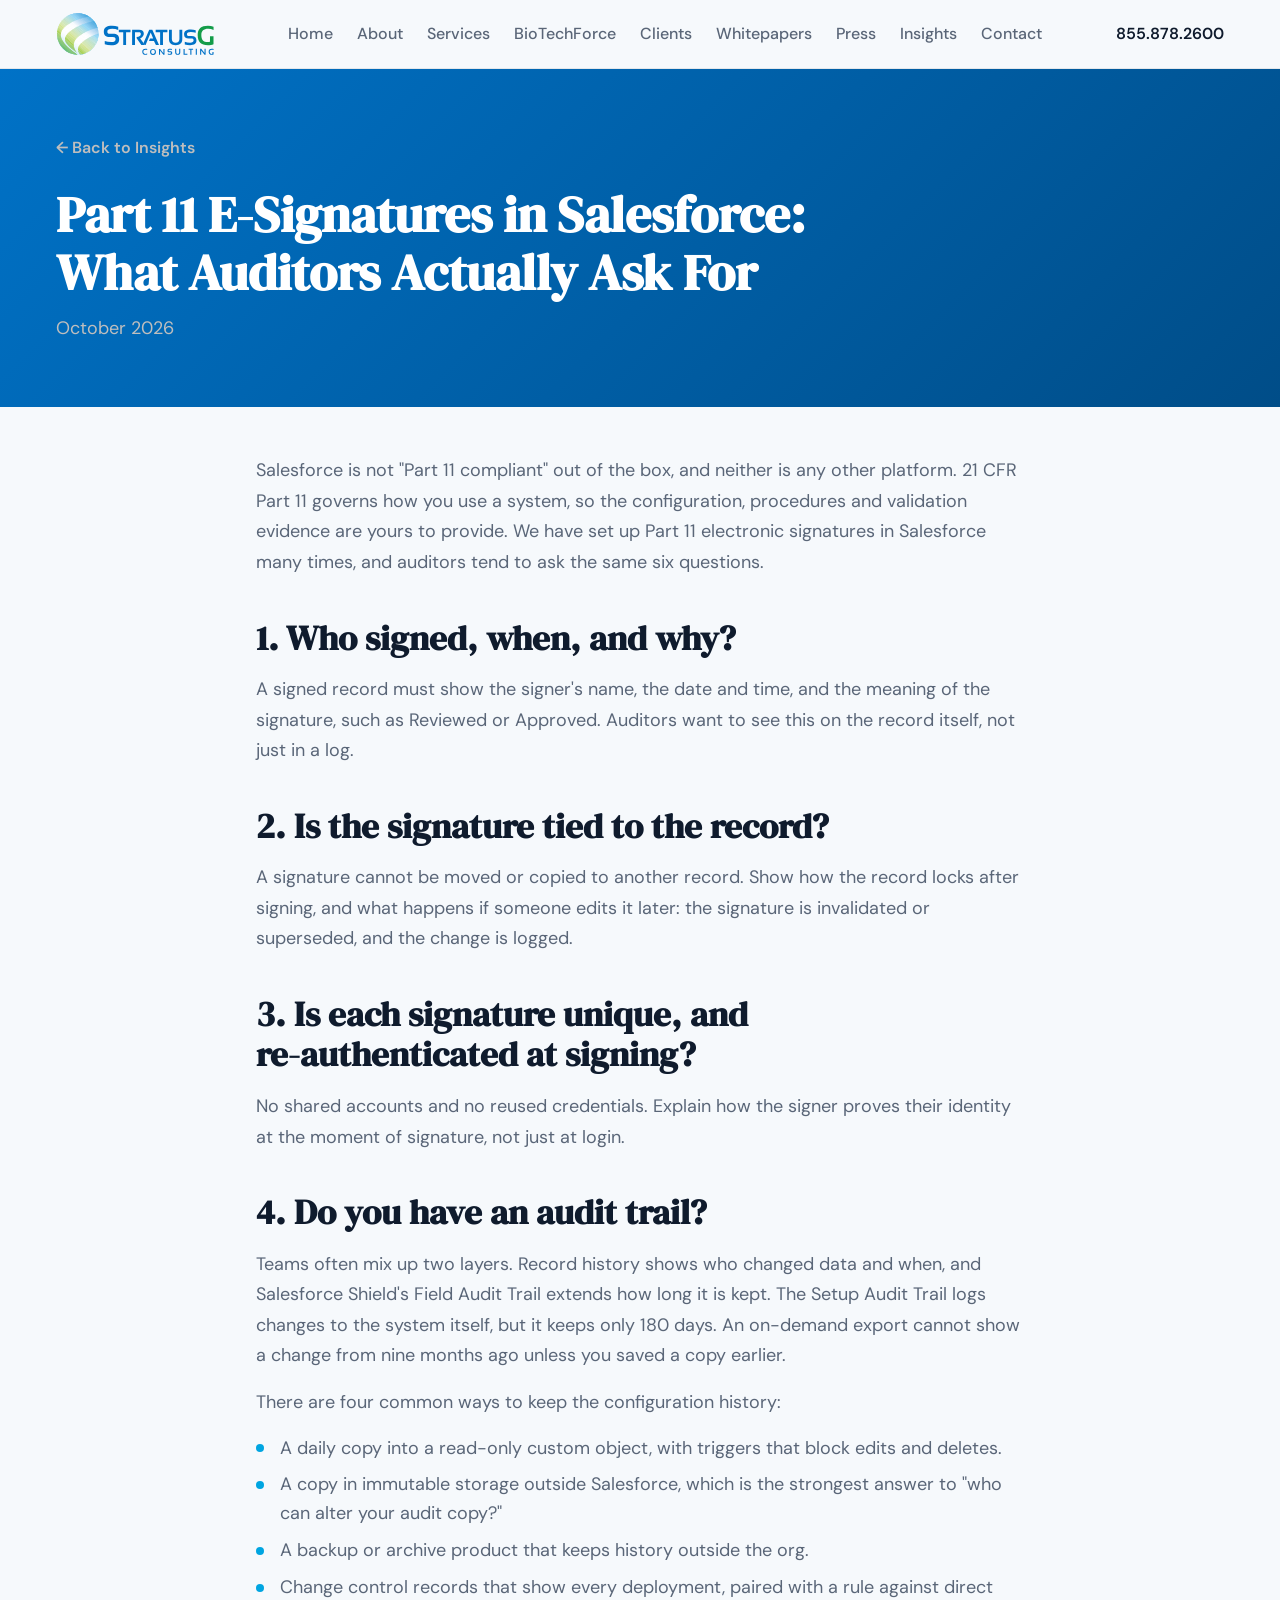
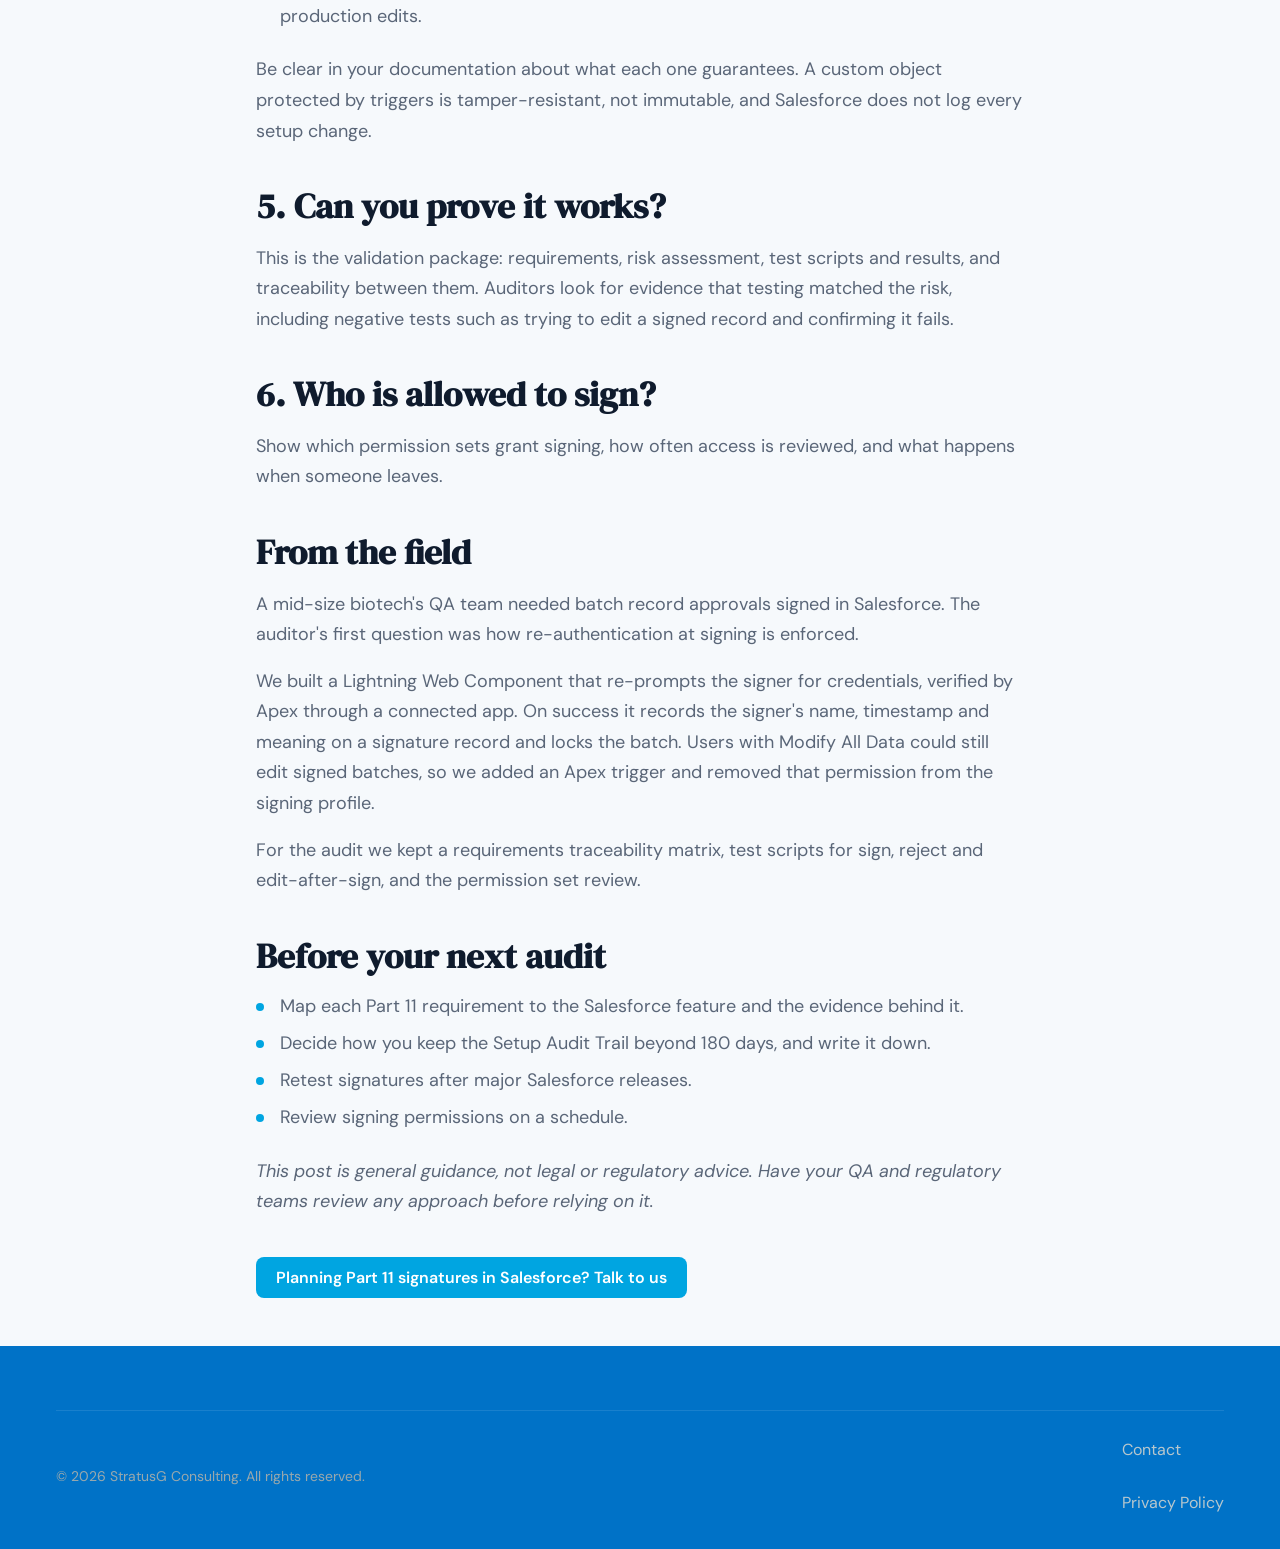
==== commit ac6ca445: "Add Insights page and nav links" ====
--- a/part-11-esignatures-salesforce.html
+++ b/part-11-esignatures-salesforce.html
@@ -51,6 +51,7 @@
       <a href="./index.html#clients">Clients</a>
       <a href="./index.html#whitepapers">Whitepapers</a>
       <a href="./index.html#press">Press</a>
+      <a href="./insights.html">Insights</a>
       <a href="./index.html#contact">Contact</a>
     </nav>
     <div class="header__actions">
@@ -63,7 +64,7 @@
   <div class="page active">
     <section class="service-detail__hero">
       <div class="container">
-        <a href="./index.html#home" class="back-link">&larr; Back to Home</a>
+        <a href="./insights.html" class="back-link">&larr; Back to Insights</a>
         <h1>Part 11 E-Signatures in Salesforce: What Auditors Actually Ask For</h1>
         <p>October 2026</p>
       </div>
